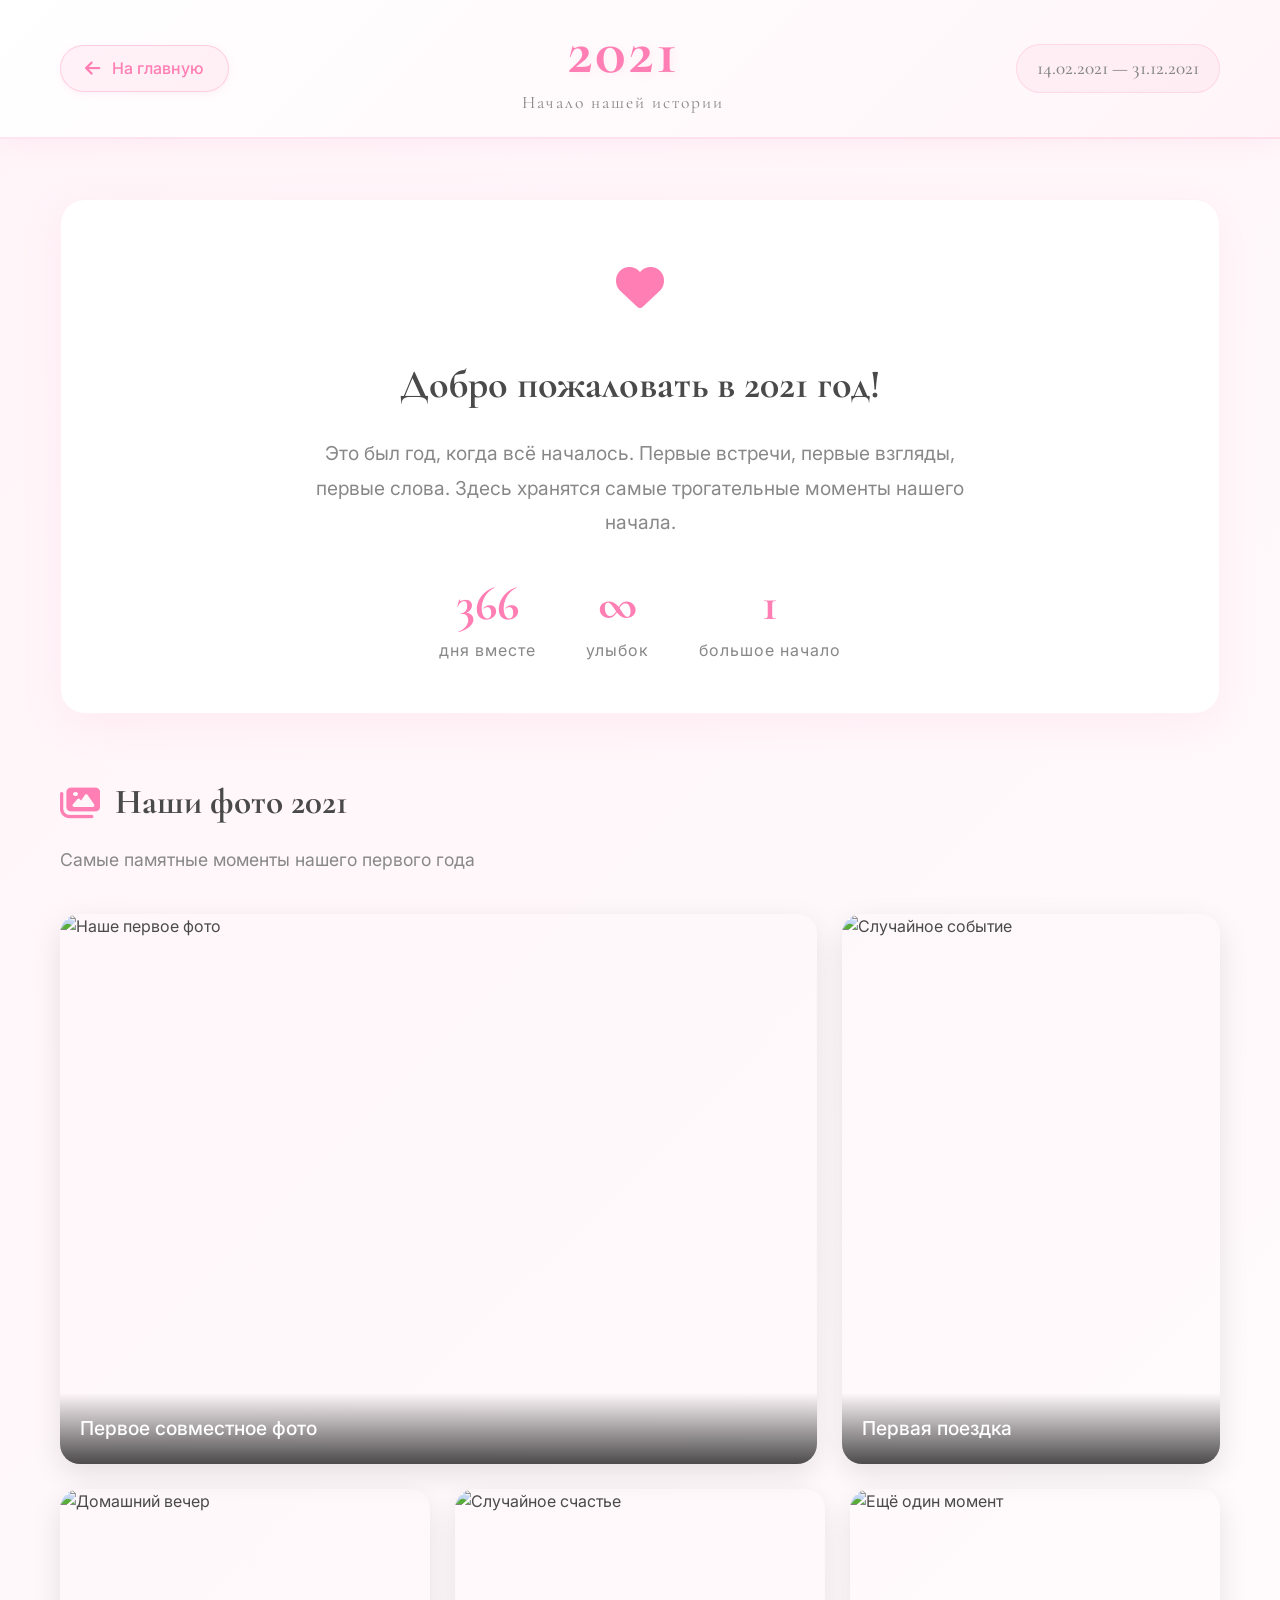
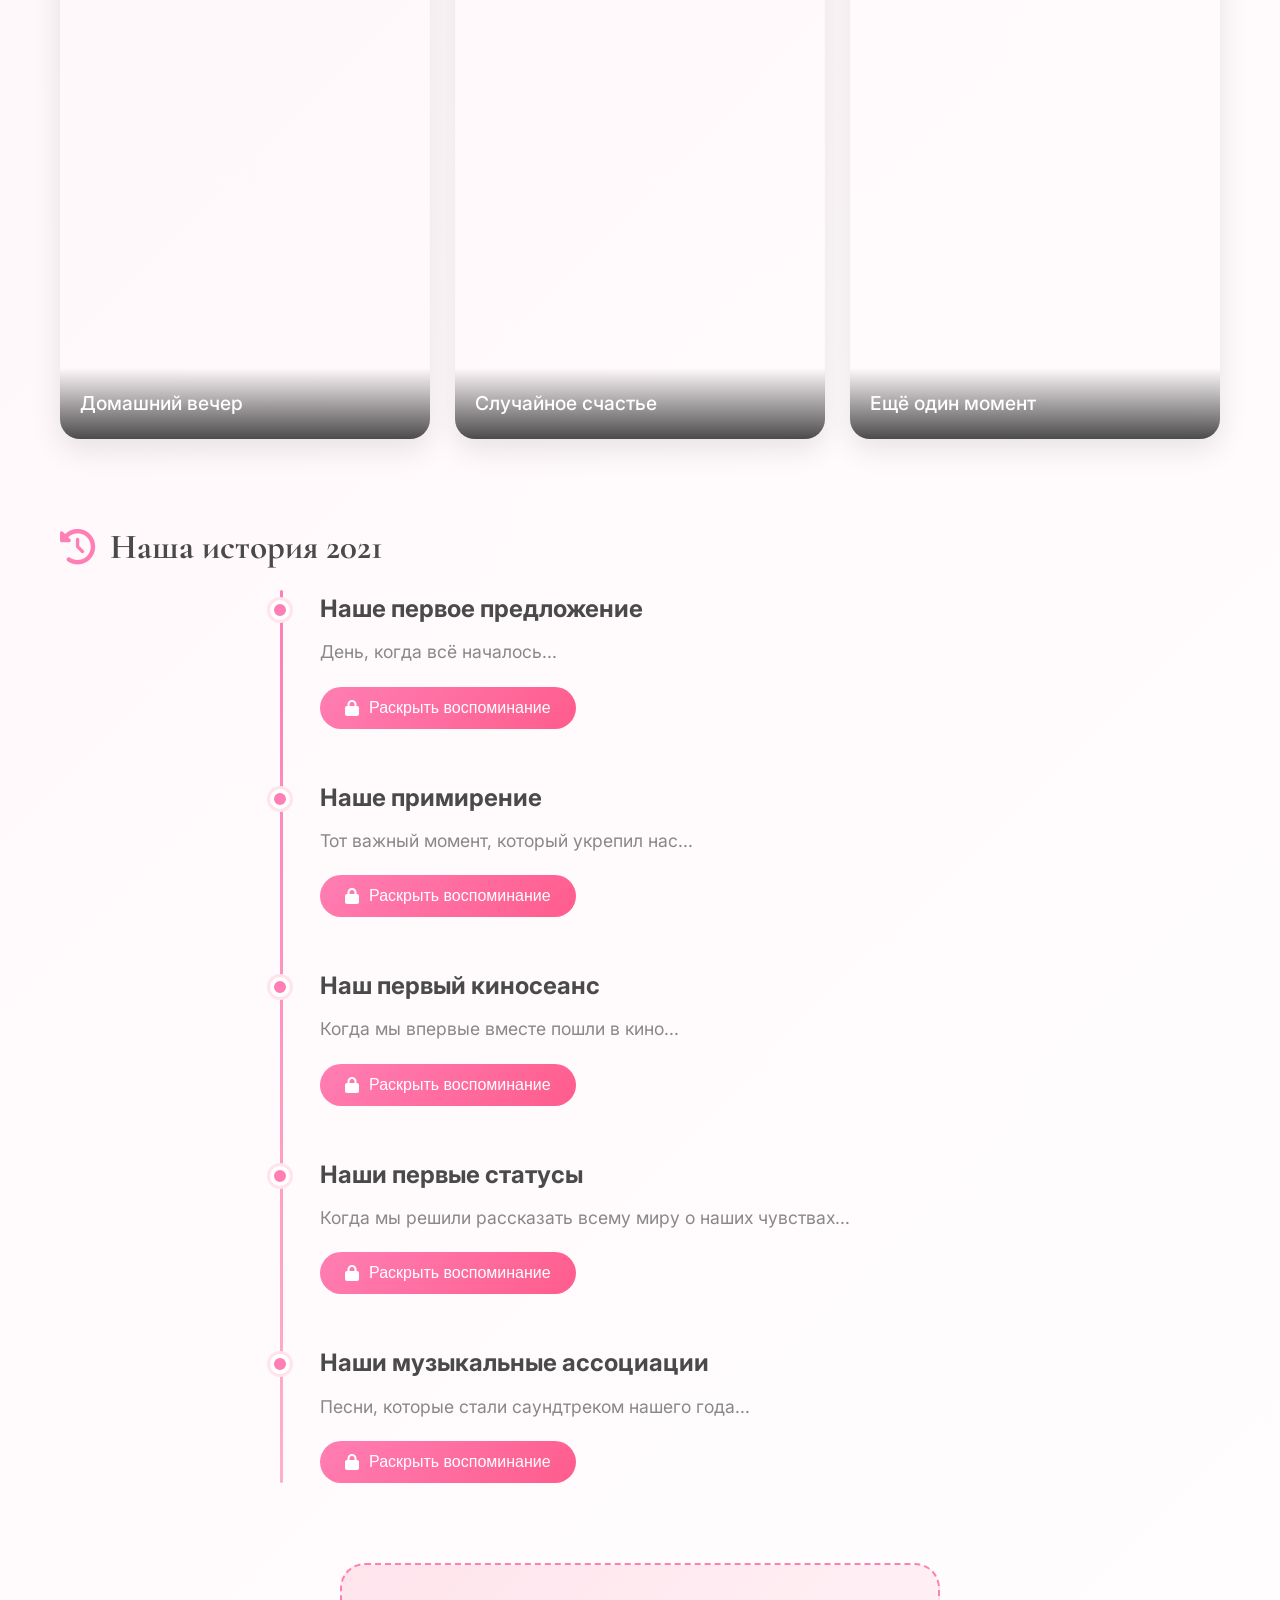
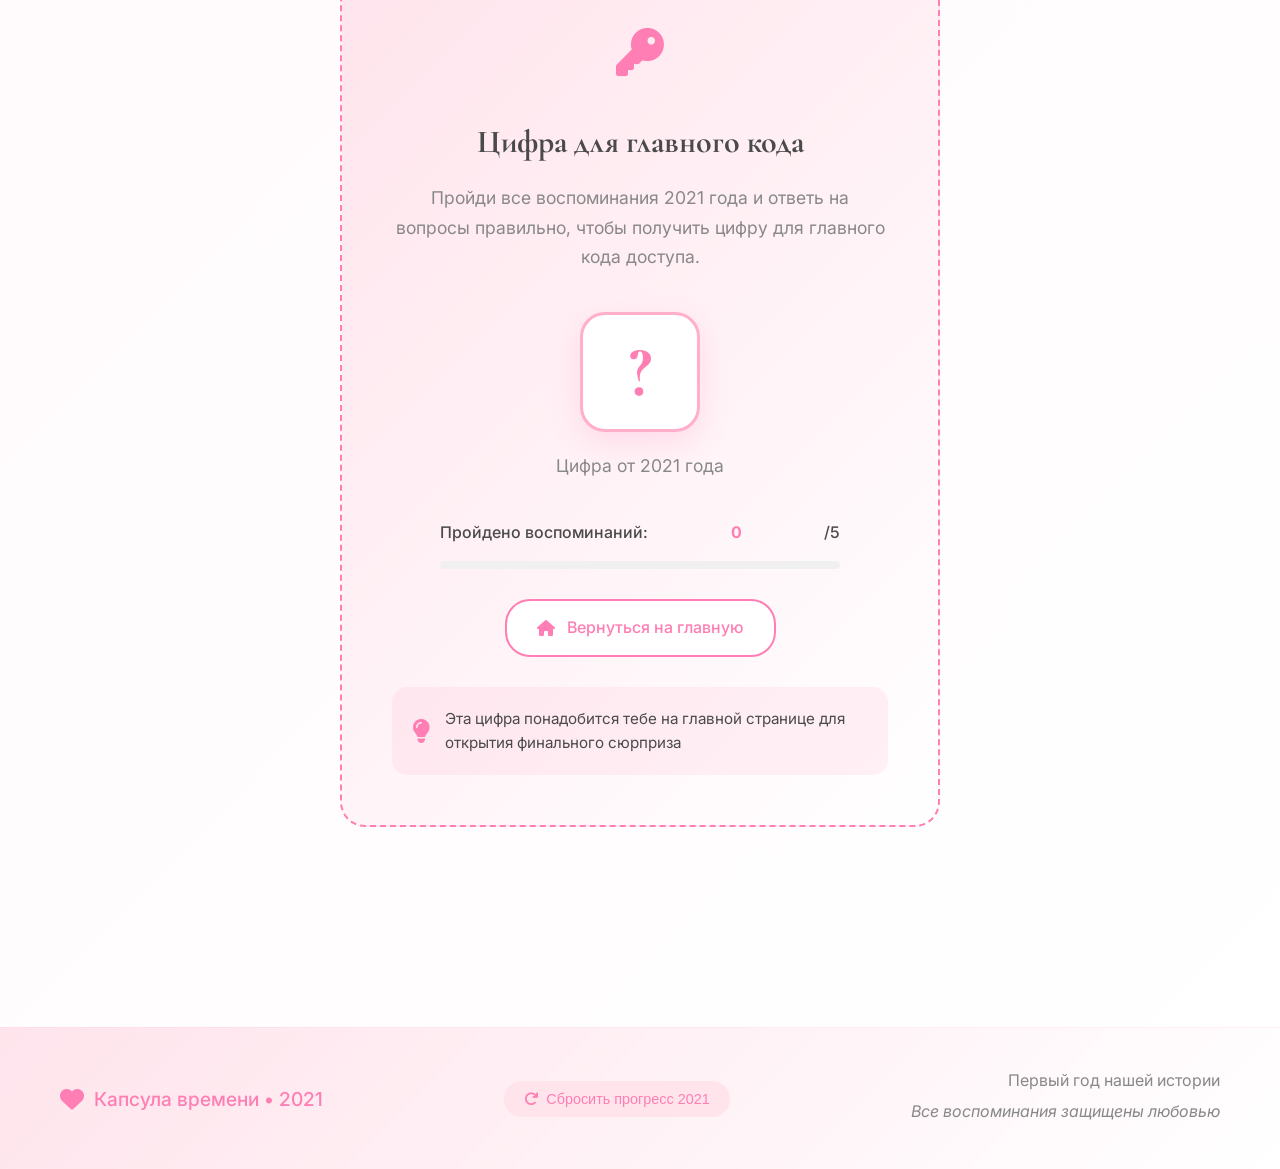
==== pages/2021/2021.html @ 61d5aefd "Add files via upload" ====
<!DOCTYPE html>
<html lang="ru">
<head>
    <meta charset="UTF-8">
    <meta name="viewport" content="width=device-width, initial-scale=1.0">
    <title>2021 • Начало • Капсула времени</title>
    <link rel="stylesheet" href="2021.css">
    <link rel="preconnect" href="https://fonts.googleapis.com">
    <link rel="preconnect" href="https://fonts.gstatic.com" crossorigin>
    <link href="https://fonts.googleapis.com/css2?family=Cormorant+Garamond:wght@400;500;600;700&family=Inter:wght@300;400;500&display=swap" rel="stylesheet">
    <link rel="stylesheet" href="https://cdnjs.cloudflare.com/ajax/libs/font-awesome/6.4.0/css/all.min.css">
    <link rel="icon" type="image/x-icon" href="assets/icons/heart.ico">
</head>
<body>
    <!-- Анимированные сердечки на фоне -->
    <div class="floating-hearts">
    <div class="heart">❤</div>
    <div class="heart">❤</div>
    <div class="heart">❤</div>
    <div class="heart">❤</div>
    <div class="heart">❤</div>
    <div class="heart">❤</div>
    <div class="heart">❤</div>
    <div class="heart">❤</div>
    <div class="heart">❤</div>
    <div class="heart">❤</div>
    <div class="heart">❤</div>
    <div class="heart">❤</div>
    <div class="heart">❤</div>
    <div class="heart">❤</div>
    <div class="heart">❤</div>
</div>

    <!-- Загрузочный экран -->
    <div class="year-loading" id="loadingScreen">
        <div class="loading-content">
            <div class="loading-heart">
                <i class="fas fa-heart"></i>
            </div>
            <h2>Загрузка 2021 года...</h2>
            <p>Подготовка воспоминаний о нашем начале</p>
            <div class="loading-progress">
                <div class="progress-fill"></div>
            </div>
        </div>
    </div>

    <!-- Шапка на всю ширину -->
    <header class="year-header">
        <div class="header-content">
            <a href="/main.html" class="back-button">
                <i class="fas fa-arrow-left"></i>
                <span>На главную</span>
            </a>
            <div class="year-title">
                <h1>2021</h1>
                <div class="year-subtitle">Начало нашей истории</div>
            </div>
            <div class="header-date">
                14.02.2021 — 31.12.2021
            </div>
        </div>
    </header>

    <!-- Основной контент -->
    <main class="year-main">
        <div class="container">
            <!-- Приветственный блок -->
            <section class="welcome-section">
                <div class="welcome-card">
                    <div class="welcome-icon">
                        <i class="fas fa-heart"></i>
                    </div>
                    <h2>Добро пожаловать в 2021 год!</h2>
                    <p class="welcome-text">
                        Это был год, когда всё началось. Первые встречи, первые взгляды, 
                        первые слова. Здесь хранятся самые трогательные моменты нашего начала.
                    </p>
                    <div class="welcome-stats">
                        <div class="stat">
                            <div class="stat-number">366</div>
                            <div class="stat-label">дня вместе</div>
                        </div>
                        <div class="stat">
                            <div class="stat-number">∞</div>
                            <div class="stat-label">улыбок</div>
                        </div>
                        <div class="stat">
                            <div class="stat-number">1</div>
                            <div class="stat-label">большое начало</div>
                        </div>
                    </div>
                </div>
            </section>

            <!-- Галерея фото -->
            <section class="gallery-section">
                <h2 class="section-title">
                    <i class="fas fa-images"></i>
                    Наши фото 2021
                </h2>
                <p class="section-description">
                    Самые памятные моменты нашего первого года
                </p>
                
                <div class="gallery-collage">
                    <div class="collage-row">
                        <div class="collage-item main-photo">
                            <div class="photo-frame">
                                <img src="assets/photo1.jpg" alt="Наше первое фото" class="collage-img">
                                <div class="photo-caption">Первое совместное фото</div>
                            </div>
                        </div>
                        <div class="collage-item">
                            <div class="photo-frame">
                                <img src="assets/photo2.jpg" alt="Случайное событие" class="collage-img">
                                <div class="photo-caption">Первая поездка</div>
                            </div>
                        </div>
                    </div>
                    <div class="collage-row">
                        <div class="collage-item">
                            <div class="photo-frame">
                                <img src="assets/photo3.jpg" alt="Домашний вечер" class="collage-img">
                                <div class="photo-caption">Домашний вечер</div>
                            </div>
                        </div>
                        <div class="collage-item">
                            <div class="photo-frame">
                                <img src="assets/photo4.jpg" alt="Случайное счастье" class="collage-img">
                                <div class="photo-caption">Случайное счастье</div>
                            </div>
                        </div>
                        <div class="collage-item">
                            <div class="photo-frame">
                                <img src="assets/photo5.jpg" alt="Ещё один момент" class="collage-img">
                                <div class="photo-caption">Ещё один момент</div>
                            </div>
                        </div>
                    </div>
                </div>
            </section>

            <!-- Временная шкала -->
            <section class="timeline-section">
                <h2 class="section-title">
                    <i class="fas fa-history"></i>
                    Наша история 2021
                </h2>
                
                <div class="timeline">
                    <!-- Линия шкалы -->
                    <div class="timeline-line"></div>
                    
                    <!-- Вопрос 1 -->
                    <div class="timeline-event">
                        <div class="timeline-dot"></div>
                        <div class="event-content">
                            <h3>Наше первое предложение</h3>
                            <p>День, когда всё началось...</p>
                            <button class="reveal-btn" data-memory="february">
                                <i class="fas fa-lock"></i>
                                Раскрыть воспоминание
                            </button>
                            <div class="memory-content hidden" id="memory-february">
                                <div class="memory-text">
                                    <p>Тот особенный вечер, когда я понял, что хочу быть только с тобой. Мы сидели и разговаривали о самом важном, и в этот момент я решил, что хочу, чтобы наша история началась именно с тобой.</p>
                                    <div class="memory-question">
                                        <p><strong>Вопрос:</strong> Какое было местоположение, где я предложил тебе начать встречать в 13 лет?</p>
                                        <div class="options">
                                            <label>
                                                <input type="radio" name="location" value="home">
                                                <img src="assets/locations/home.png" alt="Двор" class="option-image">
                                                Во дворе у дома Торайгырова 85
                                            </label>
                                            <label>
                                                <input type="radio" name="location" value="fountain">
                                                <img src="assets/locations/fountain.png" alt="Набережная" class="option-image">
                                                На набережной у фонтана
                                            </label>
                                            <label>
                                                <input type="radio" name="location" value="mosque">
                                                <img src="assets/locations/mosque.png" alt="Мечеть" class="option-image">
                                                На мечети
                                            </label>
                                        </div>
                                        <button class="answer-btn" data-correct="home">Ответить</button>
                                    </div>
                                </div>
                            </div>
                        </div>
                    </div>

                    <!-- Вопрос 2 -->
                    <div class="timeline-event">
                        <div class="timeline-dot"></div>
                        <div class="event-content">
                            <h3>Наше примирение</h3>
                            <p>Тот важный момент, который укрепил нас...</p>
                            <button class="reveal-btn" data-memory="march">
                                <i class="fas fa-lock"></i>
                                Раскрыть воспоминание
                            </button>
                            <div class="memory-content hidden" id="memory-march">
                                <div class="memory-text">
                                    <p>Иногда небольшие размолвки делают отношения только крепче. Этот момент показал нам, как важно говорить друг с другом и находить компромиссы.</p>
                                    <div class="memory-question">
                                        <p><strong>Вопрос:</strong> Точная дата и время, когда мы помирились в 21 году?</p>
                                        <div class="options">
                                            <label><input type="radio" name="date-time" value="1"> 14.02.2021, 2:14</label>
                                            <label><input type="radio" name="date-time" value="2"> 14.02.2021, 3:00</label>
                                            <label><input type="radio" name="date-time" value="3"> 14.02.2021, 2:00</label>
                                        </div>
                                        <button class="answer-btn" data-correct="3">Ответить</button>
                                    </div>
                                </div>
                            </div>
                        </div>
                    </div>

                    <!-- Вопрос 3 -->
                    <div class="timeline-event">
                        <div class="timeline-dot"></div>
                        <div class="event-content">
                            <h3>Наш первый киносеанс</h3>
                            <p>Когда мы впервые вместе пошли в кино...</p>
                            <button class="reveal-btn" data-memory="may">
                                <i class="fas fa-lock"></i>
                                Раскрыть воспоминание
                            </button>
                            <div class="memory-content hidden" id="memory-may">
                                <div class="memory-text">
                                    <p>Мы выбирали фильм почти час, в итоге остановились на том, что посоветовал кассир. Ты ела попкорн, а я украдкой смотрел на твою реакцию во время самых напряжённых сцен.</p>
                                    <div class="memory-question">
                                        <p><strong>Вопрос:</strong> Какой кинофильм был первым просмотренным в кино у нас с тобой в 13 лет?</p>
                                        <div class="text-input-group">
                                            <input type="text" class="text-answer" id="movie-answer" placeholder="Введите название фильма...">
                                        </div>
                                        <button class="help-btn" id="help-btn-may">
                                            <i class="fas fa-life-ring"></i> Спасалка
                                        </button>
                                        <div class="help-question hidden" id="help-question-may">
                                            <p><strong>Второй вопрос:</strong> Какой кинофильм был просмотрен первым в начале наших нынешних отношений в кино?</p>
                                            <input type="text" class="text-answer" id="movie-answer2" placeholder="Введите название фильма...">
                                        </div>
                                        <button class="answer-btn text-answer-btn" data-memory="may">Ответить</button>
                                    </div>
                                </div>
                            </div>
                        </div>
                    </div>

                    <!-- Вопрос 4 -->
                    <div class="timeline-event">
                        <div class="timeline-dot"></div>
                        <div class="event-content">
                            <h3>Наши первые статусы</h3>
                            <p>Когда мы решили рассказать всему миру о наших чувствах...</p>
                            <button class="reveal-btn" data-memory="july">
                                <i class="fas fa-lock"></i>
                                Раскрыть воспоминание
                            </button>
                            <div class="memory-content hidden" id="memory-july">
                                <div class="memory-text">
                                    <p>Ты потратила целый день, выбирая идеальные слова. А я просто написал то, что чувствовал. Когда мы одновременно обновили статусы, это было волшебно.</p>
                                    <div class="memory-question">
                                        <p><strong>Вопрос:</strong> Что у нас написано в описании наших страниц в ВК?</p>
                                        <div class="dual-input-group">
                                            <div class="input-with-label">
                                                <label>У тебя:</label>
                                                <input type="text" class="text-answer" id="vk-answer-her" placeholder="Введите текст статуса...">
                                            </div>
                                            <div class="input-with-label">
                                                <label>У меня:</label>
                                                <input type="text" class="text-answer" id="vk-answer-me" placeholder="Введите текст статуса...">
                                            </div>
                                        </div>
                                        <button class="answer-btn text-answer-btn" data-memory="july">Ответить</button>
                                    </div>
                                </div>
                            </div>
                        </div>
                    </div>

                    <!-- Вопрос 5 -->
                    <div class="timeline-event">
                        <div class="timeline-dot"></div>
                        <div class="event-content">
                            <h3>Наши музыкальные ассоциации</h3>
                            <p>Песни, которые стали саундтреком нашего года...</p>
                            <button class="reveal-btn" data-memory="november">
                                <i class="fas fa-lock"></i>
                                Раскрыть воспоминание
                            </button>
                            <div class="memory-content hidden" id="memory-november">
                                <div class="memory-text">
                                    <p>Ты включала эту песню, когда мы ехали куда-то вместе. Я сначала делал вид, что не слушаю, но потом сам начал подпевать. Теперь эти мелодии напоминают мне о тебе.</p>
                                    <div class="memory-question">
                                        <p><strong>Вопрос:</strong> Из какой песни были взяты эти строки из предыдущего вопроса?</p>
                                        <div class="options">
                                            <label><input type="radio" name="song" value="5sta"> 5sta Family - Вместе Мы</label>
                                            <label><input type="radio" name="song" value="miyagi"> Miyagi - I Got Love</label>
                                            <label><input type="radio" name="song" value="vorobiev"> Алексей Воробьев - На стене в твоем подъезде</label>
                                        </div>
                                        <button class="answer-btn" data-correct="5sta">Ответить</button>
                                    </div>
                                </div>
                            </div>
                        </div>
                    </div>
                </div>
            </section>

            <!-- Секция с кодом -->
            <section class="code-section">
                <div class="code-card">
                    <div class="code-icon">
                        <i class="fas fa-key"></i>
                    </div>
                    <h3>Цифра для главного кода</h3>
                    <p class="code-description">
                        Пройди все воспоминания 2021 года и ответь на вопросы правильно, 
                        чтобы получить цифру для главного кода доступа.
                    </p>
                    
                    <div class="code-display">
                        <div class="code-digit" id="yearCodeDigit">?</div>
                        <div class="digit-label">Цифра от 2021 года</div>
                    </div>
                    
                    <div class="additional-code hidden" id="additionalCode">
                        <div class="code-icon-small">
                            <i class="fas fa-forward"></i>
                        </div>
                        <h4>Код для 2022 года</h4>
                        <div class="full-code-display">
                            <div class="code-char">7</div>
                            <div class="code-char">4</div>
                            <div class="code-char">5</div>
                            <div class="code-char">9</div>
                        </div>
                        <p class="code-hint-small">Используй этот код на странице 2022 года</p>
                    </div>
                    
                    <div class="progress-info">
                        <div class="progress-text">
                            Пройдено воспоминаний: <span id="completedCount">0</span>/5
                        </div>
                        <div class="progress-bar">
                            <div class="progress-fill" id="memoryProgress"></div>
                        </div>
                    </div>
                    
                    <div class="code-action">
                        <a href="/main.html" class="code-home-btn">
                            <i class="fas fa-home"></i>
                            Вернуться на главную
                        </a>
                    </div>
                    
                    <div class="code-hint">
                        <i class="fas fa-lightbulb"></i>
                        <p>Эта цифра понадобится тебе на главной странице для открытия финального сюрприза</p>
                    </div>
                </div>
            </section>
        </div>
    </main>

    <!-- Футер на всю ширину -->
    <footer class="year-footer">
        <div class="footer-content">
            <div class="footer-logo">
                <i class="fas fa-heart"></i>
                <span>Капсула времени • 2021</span>
            </div>
            <div class="footer-actions">
                <button class="reset-btn" id="resetBtn2021">
                    <i class="fas fa-redo"></i>
                    Сбросить прогресс 2021
                </button>
            </div>
            <div class="footer-copy">
                <p>Первый год нашей истории</p>
                <p class="footer-note">Все воспоминания защищены любовью</p>
            </div>
        </div>
    </footer>

    <!-- Модальное окно подтверждения сброса -->
    <div class="modal-overlay" id="confirmModal">
        <div class="modal-content confirm-modal">
            <div class="modal-header">
                <h2><i class="fas fa-exclamation-triangle"></i> Подтверждение</h2>
                <button class="modal-close">&times;</button>
            </div>
            <div class="modal-body">
                <p>Точно сбросить прогресс 2021 года?</p>
                <p class="modal-warning">Все ответы и открытые воспоминания будут удалены. Это действие нельзя отменить.</p>
            </div>
            <div class="modal-actions">
                <button class="modal-btn danger" id="confirmResetBtn">
                    <i class="fas fa-trash"></i> Да, сбросить
                </button>
                <button class="modal-btn secondary" id="cancelResetBtn">
                    Отмена
                </button>
            </div>
        </div>
    </div>

    <!-- Модальное окно с цифрой -->
    <div class="modal-overlay" id="codeModal">
        <div class="modal-content">
            <div class="modal-header">
                <h2><i class="fas fa-star"></i> Поздравляем!</h2>
                <button class="modal-close">&times;</button>
            </div>
            <div class="modal-body">
                <p>Ты успешно прошла все воспоминания 2021 года!</p>
                <div class="modal-code">
                    <div class="modal-digit" id="modalCodeDigit">5</div>
                    <div class="modal-code-label">Цифра для главного кода</div>
                </div>
                <div class="modal-additional-code">
                    <div class="modal-full-code">
                        <div class="modal-code-char">7</div>
                        <div class="modal-code-char">4</div>
                        <div class="modal-code-char">5</div>
                        <div class="modal-code-char">9</div>
                    </div>
                    <div class="modal-code-label">Код для 2022 года</div>
                </div>
                <p class="modal-hint">
                    Запомни эти коды или запиши. Цифра понадобится на главной странице 
                    для составления полного кода доступа к сюрпризу. Код для 2022 года используй на следующей странице.
                </p>
            </div>
            <div class="modal-actions">
                <button class="modal-btn primary" id="copyCodeBtn">
                    <i class="fas fa-copy"></i> Скопировать оба кода
                </button>
                <button class="modal-btn secondary" id="closeModalBtn">
                    Понятно
                </button>
            </div>
        </div>
    </div>

    <script src="2021.js"></script>
    <!-- Фоновая музыка -->
<audio id="bgMusic" autoplay loop>
    <source src="2021.mp3" type="audio/mpeg">
</audio>

<script>
    // Автоматическое воспроизведение музыки
    document.addEventListener('DOMContentLoaded', function() {
        var audio = document.getElementById('bgMusic');
        audio.volume = 0.3; // Громкость 30%
        
        // Пытаемся запустить музыку
        var playPromise = audio.play();
        
        if (playPromise !== undefined) {
            playPromise.catch(function() {
                // Если автозапуск заблокирован браузером, запускаем после любого клика
                document.body.addEventListener('click', function() {
                    audio.play();
                }, { once: true });
            });
        }
    });
</script>
</body>
</html>
---- pages/2021/2021.css ----
/* ===== ОСНОВНЫЕ СТИЛИ СТРАНИЦЫ 2021 ===== */
:root {
    --year-color: #ff7eb3;
    --year-light: #ffafcc;
    --year-soft: #ffe4ec;
    --year-dark: #ff5c8d;
    --text-dark: #4a4a4a;
    --text-light: #888;
    --white: #ffffff;
    --transition: all 0.3s cubic-bezier(0.4, 0, 0.2, 1);
}

* {
    margin: 0;
    padding: 0;
    box-sizing: border-box;
}

body {
    font-family: 'Inter', sans-serif;
    color: var(--text-dark);
    background: linear-gradient(135deg, #fff5f9 0%, #fff 100%);
    min-height: 100vh;
    line-height: 1.6;
    overflow-x: hidden;
    position: relative;
}

/* Летающие сердечки - ПРОСТОЙ РАБОЧИЙ ВАРИАНТ */
.floating-hearts {
    position: fixed;
    top: 0;
    left: 0;
    width: 100%;
    height: 100%;
    pointer-events: none;
    z-index: 0;
    overflow: hidden;
}

.floating-hearts .heart {
    position: absolute;
    color: #ff7eb3;
    font-size: 20px;
    opacity: 0.3;
    animation: floatHeart 15s linear infinite;
}

.floating-hearts .heart:nth-child(1) { left: 10%; animation-duration: 18s; animation-delay: 0s; top: 100%; font-size: 18px; }
.floating-hearts .heart:nth-child(2) { left: 20%; animation-duration: 22s; animation-delay: 2s; top: 100%; font-size: 24px; }
.floating-hearts .heart:nth-child(3) { left: 30%; animation-duration: 20s; animation-delay: 4s; top: 100%; font-size: 16px; }
.floating-hearts .heart:nth-child(4) { left: 40%; animation-duration: 25s; animation-delay: 1s; top: 100%; font-size: 22px; }
.floating-hearts .heart:nth-child(5) { left: 50%; animation-duration: 19s; animation-delay: 3s; top: 100%; font-size: 20px; }
.floating-hearts .heart:nth-child(6) { left: 60%; animation-duration: 23s; animation-delay: 5s; top: 100%; font-size: 28px; }
.floating-hearts .heart:nth-child(7) { left: 70%; animation-duration: 21s; animation-delay: 2.5s; top: 100%; font-size: 15px; }
.floating-hearts .heart:nth-child(8) { left: 80%; animation-duration: 24s; animation-delay: 4.5s; top: 100%; font-size: 19px; }
.floating-hearts .heart:nth-child(9) { left: 15%; animation-duration: 26s; animation-delay: 1.5s; top: 100%; font-size: 17px; }
.floating-hearts .heart:nth-child(10) { left: 25%; animation-duration: 20s; animation-delay: 3.5s; top: 100%; font-size: 21px; }
.floating-hearts .heart:nth-child(11) { left: 35%; animation-duration: 22s; animation-delay: 0.5s; top: 100%; font-size: 14px; }
.floating-hearts .heart:nth-child(12) { left: 45%; animation-duration: 19s; animation-delay: 4s; top: 100%; font-size: 23px; }
.floating-hearts .heart:nth-child(13) { left: 55%; animation-duration: 27s; animation-delay: 2s; top: 100%; font-size: 18px; }
.floating-hearts .heart:nth-child(14) { left: 65%; animation-duration: 21s; animation-delay: 3s; top: 100%; font-size: 25px; }
.floating-hearts .heart:nth-child(15) { left: 75%; animation-duration: 24s; animation-delay: 1s; top: 100%; font-size: 16px; }
.floating-hearts .heart:nth-child(16) { left: 85%; animation-duration: 18s; animation-delay: 5s; top: 100%; font-size: 22px; }
.floating-hearts .heart:nth-child(17) { left: 12%; animation-duration: 23s; animation-delay: 2.8s; top: 100%; font-size: 20px; }
.floating-hearts .heart:nth-child(18) { left: 68%; animation-duration: 26s; animation-delay: 1.2s; top: 100%; font-size: 19px; }
.floating-hearts .heart:nth-child(19) { left: 42%; animation-duration: 20s; animation-delay: 4.2s; top: 100%; font-size: 24px; }
.floating-hearts .heart:nth-child(20) { left: 88%; animation-duration: 22s; animation-delay: 3.8s; top: 100%; font-size: 17px; }

@keyframes floatHeart {
    0% {
        transform: translateY(0) rotate(0deg);
        opacity: 0;
    }
    10% {
        opacity: 0.3;
    }
    90% {
        opacity: 0.3;
    }
    100% {
        transform: translateY(-120vh) rotate(360deg);
        opacity: 0;
    }
}

/* Загрузочный экран */
.year-loading {
    position: fixed;
    top: 0;
    left: 0;
    width: 100%;
    height: 100%;
    background: linear-gradient(135deg, var(--year-soft), var(--white));
    display: flex;
    align-items: center;
    justify-content: center;
    z-index: 1000;
    transition: opacity 0.5s ease;
}

.year-loading.fade-out {
    opacity: 0;
    pointer-events: none;
}

.loading-content {
    text-align: center;
    max-width: 400px;
    padding: 40px;
}

.loading-heart {
    font-size: 4rem;
    color: var(--year-color);
    margin-bottom: 30px;
    animation: heartbeat 1.5s infinite;
}

.year-loading h2 {
    font-family: 'Cormorant Garamond', serif;
    font-size: 2.5rem;
    margin-bottom: 15px;
    color: var(--text-dark);
}

.year-loading p {
    color: var(--text-light);
    margin-bottom: 30px;
}

.loading-progress {
    height: 6px;
    background: var(--year-soft);
    border-radius: 3px;
    overflow: hidden;
    margin-top: 30px;
}

.loading-progress .progress-fill {
    height: 100%;
    background: linear-gradient(90deg, var(--year-color), var(--year-dark));
    border-radius: 3px;
    width: 0%;
    animation: loadingProgress 2s ease-in-out infinite;
}

@keyframes heartbeat {
    0%, 100% { transform: scale(1); }
    50% { transform: scale(1.1); }
}

@keyframes loadingProgress {
    0% { width: 0%; margin-left: 0; }
    50% { width: 100%; margin-left: 0; }
    100% { width: 0%; margin-left: 100%; }
}

/* Шапка - СВЕТЛАЯ, БЕЛАЯ С РОЗОВЫМ */
.year-header {
    width: 100%;
    background: linear-gradient(135deg, rgba(255, 255, 255, 0.98), rgba(255, 245, 249, 0.98));
    backdrop-filter: blur(5px);
    border-bottom: 2px solid rgba(255, 126, 179, 0.2);
    box-shadow: 0 5px 25px rgba(255, 126, 179, 0.1);
    padding: 20px 0;
    margin-bottom: 40px;
    position: sticky;
    top: 0;
    z-index: 100;
}

.header-content {
    max-width: 1200px;
    margin: 0 auto;
    padding: 0 20px;
    display: flex;
    justify-content: space-between;
    align-items: center;
}

/* Кнопка "На главную" - СВЕТЛАЯ, КРАСИВАЯ */
.back-button {
    display: flex;
    align-items: center;
    gap: 12px;
    text-decoration: none;
    color: var(--year-color);
    font-weight: 500;
    font-size: 1rem;
    font-family: 'Inter', sans-serif;
    padding: 10px 24px;
    border-radius: 50px;
    background: rgba(255, 126, 179, 0.1);
    border: 1px solid rgba(255, 126, 179, 0.3);
    transition: all 0.3s ease;
    box-shadow: 0 2px 8px rgba(255, 126, 179, 0.1);
}

.back-button i {
    font-size: 1.1rem;
    transition: transform 0.3s ease;
}

.back-button:hover {
    background: rgba(255, 126, 179, 0.2);
    transform: translateX(-5px);
    border-color: var(--year-color);
    box-shadow: 0 5px 15px rgba(255, 126, 179, 0.2);
}

.back-button:hover i {
    transform: translateX(-3px);
}

/* Заголовок шапки - число 2021 РОЗОВЫМ */
.year-title {
    text-align: center;
}

.year-title h1 {
    font-family: 'Cormorant Garamond', serif;
    font-size: 4rem;
    font-weight: 700;
    color: var(--year-color);
    line-height: 1;
    margin-bottom: 5px;
    text-shadow: 2px 2px 8px rgba(255, 126, 179, 0.1);
    letter-spacing: 2px;
}

.year-subtitle {
    font-family: 'Cormorant Garamond', serif;
    color: var(--text-light);
    font-size: 1.1rem;
    letter-spacing: 2px;
    font-weight: 400;
}

/* Дата в шапке */
.header-date {
    font-family: 'Cormorant Garamond', serif;
    font-size: 1.2rem;
    color: var(--text-light);
    font-weight: 500;
    background: rgba(255, 126, 179, 0.08);
    padding: 8px 20px;
    border-radius: 40px;
    border: 1px solid rgba(255, 126, 179, 0.2);
}

/* Основной контент */
.year-main {
    padding: 20px 0 60px;
    position: relative;
    z-index: 1;
}

.container {
    max-width: 1200px;
    margin: 0 auto;
    padding: 0 20px;
}

/* Приветственный блок */
.welcome-card {
    background: var(--white);
    border-radius: 25px;
    padding: 50px;
    text-align: center;
    box-shadow: 0 10px 40px rgba(255, 126, 179, 0.1);
    margin-bottom: 60px;
    border: 1px solid rgba(255, 126, 179, 0.1);
}

.welcome-icon {
    font-size: 3rem;
    color: var(--year-color);
    margin-bottom: 25px;
}

.welcome-card h2 {
    font-family: 'Cormorant Garamond', serif;
    font-size: 2.5rem;
    margin-bottom: 20px;
    color: var(--text-dark);
}

.welcome-text {
    color: var(--text-light);
    font-size: 1.2rem;
    max-width: 700px;
    margin: 0 auto 40px;
    line-height: 1.8;
}

.welcome-stats {
    display: flex;
    justify-content: center;
    gap: 50px;
    margin-top: 40px;
}

.stat {
    text-align: center;
}

.stat-number {
    font-family: 'Cormorant Garamond', serif;
    font-size: 3rem;
    font-weight: 700;
    color: var(--year-color);
    line-height: 1;
    margin-bottom: 10px;
}

.stat-label {
    color: var(--text-light);
    font-size: 1rem;
    letter-spacing: 1px;
}

/* Галерея */
.gallery-section {
    margin-bottom: 80px;
}

.section-title {
    font-family: 'Cormorant Garamond', serif;
    font-size: 2.2rem;
    margin-bottom: 15px;
    color: var(--text-dark);
    display: flex;
    align-items: center;
    gap: 15px;
}

.section-title i {
    color: var(--year-color);
}

.section-description {
    color: var(--text-light);
    margin-bottom: 40px;
    font-size: 1.1rem;
}

.gallery-collage {
    margin-top: 30px;
}

.collage-row {
    display: flex;
    gap: 25px;
    margin-bottom: 25px;
}

.collage-item {
    flex: 1;
    border-radius: 20px;
    overflow: hidden;
    transition: var(--transition);
    box-shadow: 0 10px 30px rgba(0, 0, 0, 0.1);
}

.collage-item:hover {
    transform: translateY(-10px);
    box-shadow: 0 20px 40px rgba(255, 126, 179, 0.2);
}

.collage-item.main-photo {
    flex: 2;
}

.photo-frame {
    position: relative;
    height: 100%;
}

.collage-img {
    width: 100%;
    height: 550px;
    object-fit: cover;
    display: block;
}

.collage-item.main-photo .collage-img {
    height: 550px;
}

.photo-caption {
    position: absolute;
    bottom: 0;
    left: 0;
    right: 0;
    background: linear-gradient(to top, rgba(0,0,0,0.7), transparent);
    color: white;
    padding: 20px;
    font-size: 1.2rem;
    font-weight: 500;
}

/* Временная шкала */
.timeline-section {
    margin-bottom: 80px;
}

.timeline {
    position: relative;
    max-width: 800px;
    margin: 0 auto;
}

.timeline-line {
    position: absolute;
    left: 40px;
    top: 0;
    bottom: 0;
    width: 3px;
    background: linear-gradient(to bottom, var(--year-color), var(--year-light));
    border-radius: 3px;
    z-index: 1;
}

.timeline-event {
    display: flex;
    margin-bottom: 50px;
    position: relative;
    padding-left: 80px;
    min-height: 120px;
}

.timeline-dot {
    position: absolute;
    left: 30px;
    top: 10px;
    width: 20px;
    height: 20px;
    background: var(--year-color);
    border-radius: 50%;
    border: 4px solid var(--white);
    box-shadow: 0 0 0 3px var(--year-soft);
    z-index: 2;
}

.event-content {
    flex: 1;
    position: relative;
}

.event-content h3 {
    font-size: 1.5rem;
    margin-bottom: 10px;
    color: var(--text-dark);
}

.event-content > p {
    color: var(--text-light);
    margin-bottom: 20px;
    font-size: 1.1rem;
}

.reveal-btn {
    background: linear-gradient(135deg, var(--year-color), var(--year-dark));
    color: var(--white);
    border: none;
    border-radius: 25px;
    padding: 12px 25px;
    font-size: 1rem;
    font-weight: 500;
    cursor: pointer;
    display: inline-flex;
    align-items: center;
    gap: 10px;
    transition: var(--transition);
}

.reveal-btn:hover {
    transform: translateY(-3px);
    box-shadow: 0 10px 25px rgba(255, 126, 179, 0.3);
}

.reveal-btn.opened {
    background: linear-gradient(135deg, #4CAF50, #45a049);
}

/* Воспоминания */
.memory-content {
    margin-top: 25px;
    padding: 25px;
    background: var(--year-soft);
    border-radius: 15px;
    border-left: 4px solid var(--year-color);
}

.memory-text p {
    color: var(--text-dark);
    line-height: 1.7;
    margin-bottom: 25px;
    font-size: 1.1rem;
}

.memory-question {
    background: var(--white);
    padding: 20px;
    border-radius: 10px;
    margin-top: 20px;
}

.memory-question p {
    font-weight: 600;
    margin-bottom: 15px;
    color: var(--text-dark);
}

.options {
    display: flex;
    flex-direction: column;
    gap: 12px;
    margin-bottom: 20px;
}

.options label {
    display: flex;
    flex-direction: column;
    cursor: pointer;
    padding: 12px 15px;
    background: #f8f9fa;
    border-radius: 8px;
    transition: var(--transition);
}

.options label:hover {
    background: #e9ecef;
}

.options input[type="radio"] {
    accent-color: var(--year-color);
}

.option-image {
    width: 100%;
    height: 150px;
    object-fit: cover;
    border-radius: 10px;
    margin-bottom: 10px;
    border: 2px solid var(--year-soft);
    transition: var(--transition);
}

/* Текстовые поля */
.text-input-group, .dual-input-group {
    margin: 20px 0;
}

.text-answer {
    width: 100%;
    padding: 14px 18px;
    border: 2px solid var(--year-soft);
    border-radius: 12px;
    font-size: 1rem;
    color: var(--text-dark);
    background: var(--white);
    transition: var(--transition);
}

.text-answer:focus {
    outline: none;
    border-color: var(--year-color);
    box-shadow: 0 0 0 3px rgba(255, 126, 179, 0.2);
}

.dual-input-group {
    display: flex;
    gap: 20px;
}

.input-with-label {
    flex: 1;
}

.input-with-label label {
    display: block;
    margin-bottom: 8px;
    color: var(--text-dark);
    font-weight: 500;
}

/* Спасалка */
.help-btn {
    background: linear-gradient(135deg, #6c757d, #495057);
    color: white;
    border: none;
    border-radius: 25px;
    padding: 12px 25px;
    font-size: 1rem;
    font-weight: 500;
    cursor: pointer;
    display: inline-flex;
    align-items: center;
    gap: 10px;
    transition: var(--transition);
    margin: 15px 0;
}

.help-btn:hover {
    background: linear-gradient(135deg, #5a6268, #343a40);
    transform: translateY(-3px);
}

.help-question {
    background: rgba(108, 117, 125, 0.1);
    padding: 20px;
    border-radius: 12px;
    margin: 15px 0;
    border-left: 4px solid #6c757d;
}

.help-question p {
    font-weight: 600;
    margin-bottom: 15px;
    color: var(--text-dark);
}

/* Кнопки ответов */
.answer-btn {
    background: linear-gradient(135deg, var(--year-color), var(--year-dark));
    color: var(--white);
    border: none;
    border-radius: 25px;
    padding: 14px 35px;
    font-size: 1.1rem;
    font-weight: 600;
    cursor: pointer;
    transition: var(--transition);
    display: inline-flex;
    align-items: center;
    justify-content: center;
    gap: 10px;
    margin-top: 20px;
}

.answer-btn:hover {
    background: linear-gradient(135deg, var(--year-dark), #ff3d7a);
    transform: translateY(-3px);
}

.answer-btn.correct {
    background: linear-gradient(135deg, #4CAF50, #45a049);
}

.answer-btn.incorrect {
    background: linear-gradient(135deg, #ff6b6b, #ff4757);
}

.text-answer-btn {
    width: 100%;
}

/* Секция с кодом */
.code-section {
    margin-bottom: 80px;
}

.code-card {
    background: linear-gradient(135deg, var(--year-soft), #fff);
    border-radius: 25px;
    padding: 50px;
    text-align: center;
    border: 2px dashed var(--year-color);
    max-width: 600px;
    margin: 0 auto;
}

.code-icon {
    font-size: 3rem;
    color: var(--year-color);
    margin-bottom: 25px;
}

.code-card h3 {
    font-family: 'Cormorant Garamond', serif;
    font-size: 2rem;
    margin-bottom: 15px;
    color: var(--text-dark);
}

.code-description {
    color: var(--text-light);
    margin-bottom: 40px;
    font-size: 1.1rem;
    line-height: 1.7;
}

.code-display {
    margin: 40px 0;
}

.code-digit {
    width: 120px;
    height: 120px;
    background: var(--white);
    border-radius: 25px;
    display: flex;
    align-items: center;
    justify-content: center;
    font-family: 'Cormorant Garamond', serif;
    font-size: 4.5rem;
    font-weight: 700;
    color: var(--year-color);
    margin: 0 auto 20px;
    box-shadow: 0 10px 30px rgba(255, 126, 179, 0.2);
    border: 3px solid var(--year-light);
}

.code-digit.revealed {
    background: linear-gradient(135deg, var(--year-color), var(--year-dark));
    color: var(--white);
    transform: scale(1.1);
    animation: pulse 1s ease;
}

.digit-label {
    color: var(--text-light);
    font-size: 1.1rem;
}

/* Дополнительный код */
.additional-code {
    background: rgba(255, 255, 255, 0.9);
    border-radius: 20px;
    padding: 25px;
    margin: 30px 0;
    border: 2px solid var(--year-light);
}

.code-icon-small {
    font-size: 2rem;
    color: var(--year-color);
    margin-bottom: 15px;
}

.additional-code h4 {
    font-family: 'Cormorant Garamond', serif;
    font-size: 1.5rem;
    margin-bottom: 20px;
    color: var(--text-dark);
}

.full-code-display {
    display: flex;
    justify-content: center;
    gap: 15px;
    margin: 25px 0;
}

.code-char {
    width: 60px;
    height: 80px;
    background: linear-gradient(135deg, var(--year-color), var(--year-dark));
    border-radius: 15px;
    display: flex;
    align-items: center;
    justify-content: center;
    font-family: 'Cormorant Garamond', serif;
    font-size: 2.5rem;
    font-weight: 700;
    color: var(--white);
    box-shadow: 0 8px 20px rgba(255, 126, 179, 0.3);
}

.code-hint-small {
    color: var(--text-light);
    font-size: 0.95rem;
    margin-top: 10px;
}

/* Прогресс */
.progress-info {
    max-width: 400px;
    margin: 30px auto;
}

.progress-text {
    display: flex;
    justify-content: space-between;
    align-items: center;
    margin-bottom: 15px;
    color: var(--text-dark);
    font-weight: 500;
}

.progress-text span {
    color: var(--year-color);
    font-weight: 700;
}

.progress-bar {
    height: 8px;
    background: #f0f0f0;
    border-radius: 4px;
    overflow: hidden;
}

.progress-fill {
    height: 100%;
    background: linear-gradient(90deg, var(--year-color), var(--year-dark));
    border-radius: 4px;
    width: 0%;
    transition: width 0.5s ease;
}

.code-action {
    margin: 30px 0 20px;
}

.code-home-btn {
    display: inline-flex;
    align-items: center;
    gap: 12px;
    text-decoration: none;
    color: var(--year-color);
    font-weight: 500;
    padding: 14px 30px;
    background: var(--white);
    border-radius: 25px;
    border: 2px solid var(--year-color);
    transition: var(--transition);
    font-size: 1rem;
}

.code-home-btn:hover {
    background: var(--year-color);
    color: var(--white);
    transform: translateY(-3px);
}

.code-hint {
    display: flex;
    align-items: center;
    gap: 15px;
    background: rgba(255, 126, 179, 0.1);
    padding: 20px;
    border-radius: 15px;
    margin-top: 30px;
    text-align: left;
}

.code-hint i {
    font-size: 1.5rem;
    color: var(--year-color);
    flex-shrink: 0;
}

.code-hint p {
    color: var(--text-dark);
    font-size: 0.95rem;
    line-height: 1.6;
}

@keyframes pulse {
    0%, 100% { transform: scale(1); }
    50% { transform: scale(1.15); }
}

/* Футер */
.year-footer {
    width: 100%;
    background: linear-gradient(135deg, var(--year-soft), rgba(255, 255, 255, 0.9));
    padding: 40px 0;
    border-top: 1px solid rgba(255, 126, 179, 0.1);
    margin-top: 60px;
    position: relative;
    z-index: 1;
}

.footer-content {
    max-width: 1200px;
    margin: 0 auto;
    padding: 0 20px;
    display: flex;
    justify-content: space-between;
    align-items: center;
}

.footer-logo {
    display: flex;
    align-items: center;
    gap: 10px;
    color: var(--year-color);
    font-size: 1.2rem;
    font-weight: 500;
}

.footer-logo i {
    font-size: 1.5rem;
}

.reset-btn {
    background: var(--year-soft);
    color: var(--year-color);
    border: none;
    border-radius: 20px;
    padding: 10px 20px;
    font-size: 0.9rem;
    font-weight: 500;
    cursor: pointer;
    display: flex;
    align-items: center;
    gap: 8px;
    transition: var(--transition);
}

.reset-btn:hover {
    background: var(--year-light);
    transform: translateY(-2px);
}

.footer-copy {
    text-align: right;
}

.footer-copy p {
    color: var(--text-light);
    margin-bottom: 5px;
    font-size: 1rem;
}

.footer-note {
    color: var(--text-light);
    font-size: 0.8rem;
    font-style: italic;
}

/* Уведомления */
.year-notification {
    position: fixed;
    bottom: 20px;
    right: 20px;
    padding: 15px 25px;
    border-radius: 15px;
    display: flex;
    align-items: center;
    gap: 15px;
    box-shadow: 0 15px 35px rgba(0, 0, 0, 0.2);
    z-index: 1001;
    transform: translateX(150%);
    transition: transform 0.5s cubic-bezier(0.34, 1.56, 0.64, 1);
    max-width: 400px;
    min-width: 280px;
    backdrop-filter: blur(10px);
    background: rgba(255, 255, 255, 0.95);
    border: 2px solid rgba(255, 126, 179, 0.2);
}

.year-notification.show {
    transform: translateX(0);
}

.year-notification.success {
    border-left: 5px solid #4CAF50;
}

.year-notification.success i {
    color: #4CAF50;
}

.year-notification.error {
    border-left: 5px solid #ff6b6b;
}

.year-notification.error i {
    color: #ff6b6b;
}

.year-notification i {
    font-size: 1.8rem;
    flex-shrink: 0;
}

.year-notification span {
    font-size: 1rem;
    line-height: 1.5;
    color: var(--text-dark);
    font-weight: 500;
}

/* Модальные окна */
.modal-overlay {
    display: none;
    position: fixed;
    top: 0;
    left: 0;
    width: 100%;
    height: 100%;
    background: rgba(0, 0, 0, 0.5);
    z-index: 2000;
    align-items: center;
    justify-content: center;
    animation: fadeIn 0.3s ease;
}

.modal-content {
    background: var(--white);
    border-radius: 25px;
    padding: 40px;
    max-width: 550px;
    width: 90%;
    animation: slideUp 0.4s ease;
    box-shadow: 0 20px 50px rgba(0, 0, 0, 0.2);
}

.confirm-modal {
    max-width: 450px;
}

.modal-header {
    display: flex;
    justify-content: space-between;
    align-items: center;
    margin-bottom: 25px;
}

.modal-header h2 {
    font-family: 'Cormorant Garamond', serif;
    font-size: 2.2rem;
    color: var(--text-dark);
    display: flex;
    align-items: center;
    gap: 15px;
}

.modal-close {
    background: none;
    border: none;
    font-size: 2rem;
    color: var(--text-light);
    cursor: pointer;
    width: 40px;
    height: 40px;
    display: flex;
    align-items: center;
    justify-content: center;
    border-radius: 50%;
    transition: var(--transition);
}

.modal-close:hover {
    background: #f8f9fa;
    color: var(--text-dark);
}

.modal-body {
    text-align: center;
}

.modal-body p {
    color: var(--text-light);
    margin-bottom: 30px;
    font-size: 1.1rem;
    line-height: 1.7;
}

.modal-warning {
    color: #ff6b6b;
    font-weight: 500;
    margin-top: 10px;
    font-size: 0.95rem;
}

.modal-code {
    margin: 30px 0;
}

.modal-digit {
    width: 100px;
    height: 100px;
    background: linear-gradient(135deg, var(--year-color), var(--year-dark));
    border-radius: 20px;
    display: flex;
    align-items: center;
    justify-content: center;
    font-family: 'Cormorant Garamond', serif;
    font-size: 4rem;
    font-weight: 700;
    color: var(--white);
    margin: 0 auto 15px;
    box-shadow: 0 10px 30px rgba(255, 126, 179, 0.3);
}

.modal-code-label {
    color: var(--text-light);
    font-size: 1rem;
}

.modal-additional-code {
    margin: 30px 0;
}

.modal-full-code {
    display: flex;
    justify-content: center;
    gap: 12px;
    margin: 20px 0;
}

.modal-code-char {
    width: 50px;
    height: 70px;
    background: linear-gradient(135deg, var(--year-color), var(--year-dark));
    border-radius: 12px;
    display: flex;
    align-items: center;
    justify-content: center;
    font-family: 'Cormorant Garamond', serif;
    font-size: 2rem;
    font-weight: 700;
    color: var(--white);
    box-shadow: 0 6px 15px rgba(255, 126, 179, 0.3);
}

.modal-hint {
    font-size: 0.95rem !important;
    color: var(--text-light);
    background: #f8f9fa;
    padding: 15px;
    border-radius: 10px;
    margin-top: 25px;
}

.modal-actions {
    display: flex;
    gap: 15px;
    justify-content: center;
    margin-top: 30px;
}

.modal-btn {
    padding: 12px 30px;
    border-radius: 25px;
    font-weight: 500;
    border: none;
    cursor: pointer;
    transition: var(--transition);
    display: flex;
    align-items: center;
    justify-content: center;
    gap: 10px;
    min-width: 160px;
}

.modal-btn.primary {
    background: linear-gradient(135deg, var(--year-color), var(--year-dark));
    color: var(--white);
}

.modal-btn.danger {
    background: linear-gradient(135deg, #ff6b6b, #ff4757);
    color: var(--white);
}

.modal-btn.secondary {
    background: #f8f9fa;
    color: var(--text-dark);
    border: 1px solid #dee2e6;
}

.modal-btn:hover {
    transform: translateY(-3px);
    box-shadow: 0 10px 25px rgba(0, 0, 0, 0.1);
}

@keyframes fadeIn {
    from { opacity: 0; }
    to { opacity: 1; }
}

@keyframes slideUp {
    from {
        opacity: 0;
        transform: translateY(30px);
    }
    to {
        opacity: 1;
        transform: translateY(0);
    }
}

.hidden {
    display: none !important;
}

/* Адаптивность */
@media (max-width: 992px) {
    .header-content {
        flex-direction: column;
        gap: 20px;
        text-align: center;
    }
    
    .back-button {
        align-self: center;
    }
    
    .welcome-stats {
        flex-direction: column;
        gap: 30px;
        align-items: center;
    }
    
    .collage-row {
        flex-direction: column;
    }
    
    .collage-item.main-photo {
        flex: 1;
    }
    
    .timeline-line {
        left: 30px;
    }
    
    .timeline-event {
        padding-left: 60px;
    }
    
    .timeline-dot {
        left: 20px;
    }
    
    .dual-input-group {
        flex-direction: column;
        gap: 15px;
    }
    
    .footer-content {
        flex-direction: column;
        gap: 30px;
        text-align: center;
    }
    
    .footer-copy {
        text-align: center;
    }
    
    .modal-actions {
        flex-direction: column;
    }
    
    .modal-btn {
        width: 100%;
    }
}

@media (max-width: 768px) {
    .year-title h1 {
        font-size: 2.8rem;
    }
    
    .year-subtitle {
        font-size: 0.9rem;
    }
    
    .header-date {
        font-size: 0.9rem;
        padding: 6px 15px;
    }
    
    .back-button {
        padding: 8px 20px;
        font-size: 0.9rem;
    }
    
    .welcome-card {
        padding: 30px;
    }
    
    .welcome-card h2 {
        font-size: 2rem;
    }
    
    .section-title {
        font-size: 1.8rem;
    }
    
    .code-card {
        padding: 30px;
    }
    
    .options label {
        flex-direction: column;
        align-items: flex-start;
    }
    
    .option-image {
        height: 120px;
    }
    
    .full-code-display,
    .modal-full-code {
        gap: 10px;
    }
    
    .code-char,
    .modal-code-char {
        width: 50px;
        height: 70px;
        font-size: 2rem;
    }
    
    .timeline-line {
        display: none;
    }
    
    .timeline-event {
        padding-left: 0;
    }
    
    .timeline-dot {
        display: none;
    }
}

@media (max-width: 480px) {
    .container {
        padding: 0 15px;
    }
    
    .header-content {
        padding: 0 15px;
    }
    
    .footer-content {
        padding: 0 15px;
    }
    
    .welcome-card {
        padding: 25px;
    }
    
    .code-digit {
        width: 100px;
        height: 100px;
        font-size: 3.5rem;
    }
    
    .collage-row {
        flex-direction: column;
    }
    
    .collage-item.main-photo {
        flex: 1;
    }
    
    .year-title h1 {
        font-size: 2.2rem;
    }
    
    .back-button {
        padding: 6px 16px;
        font-size: 0.8rem;
    }
}
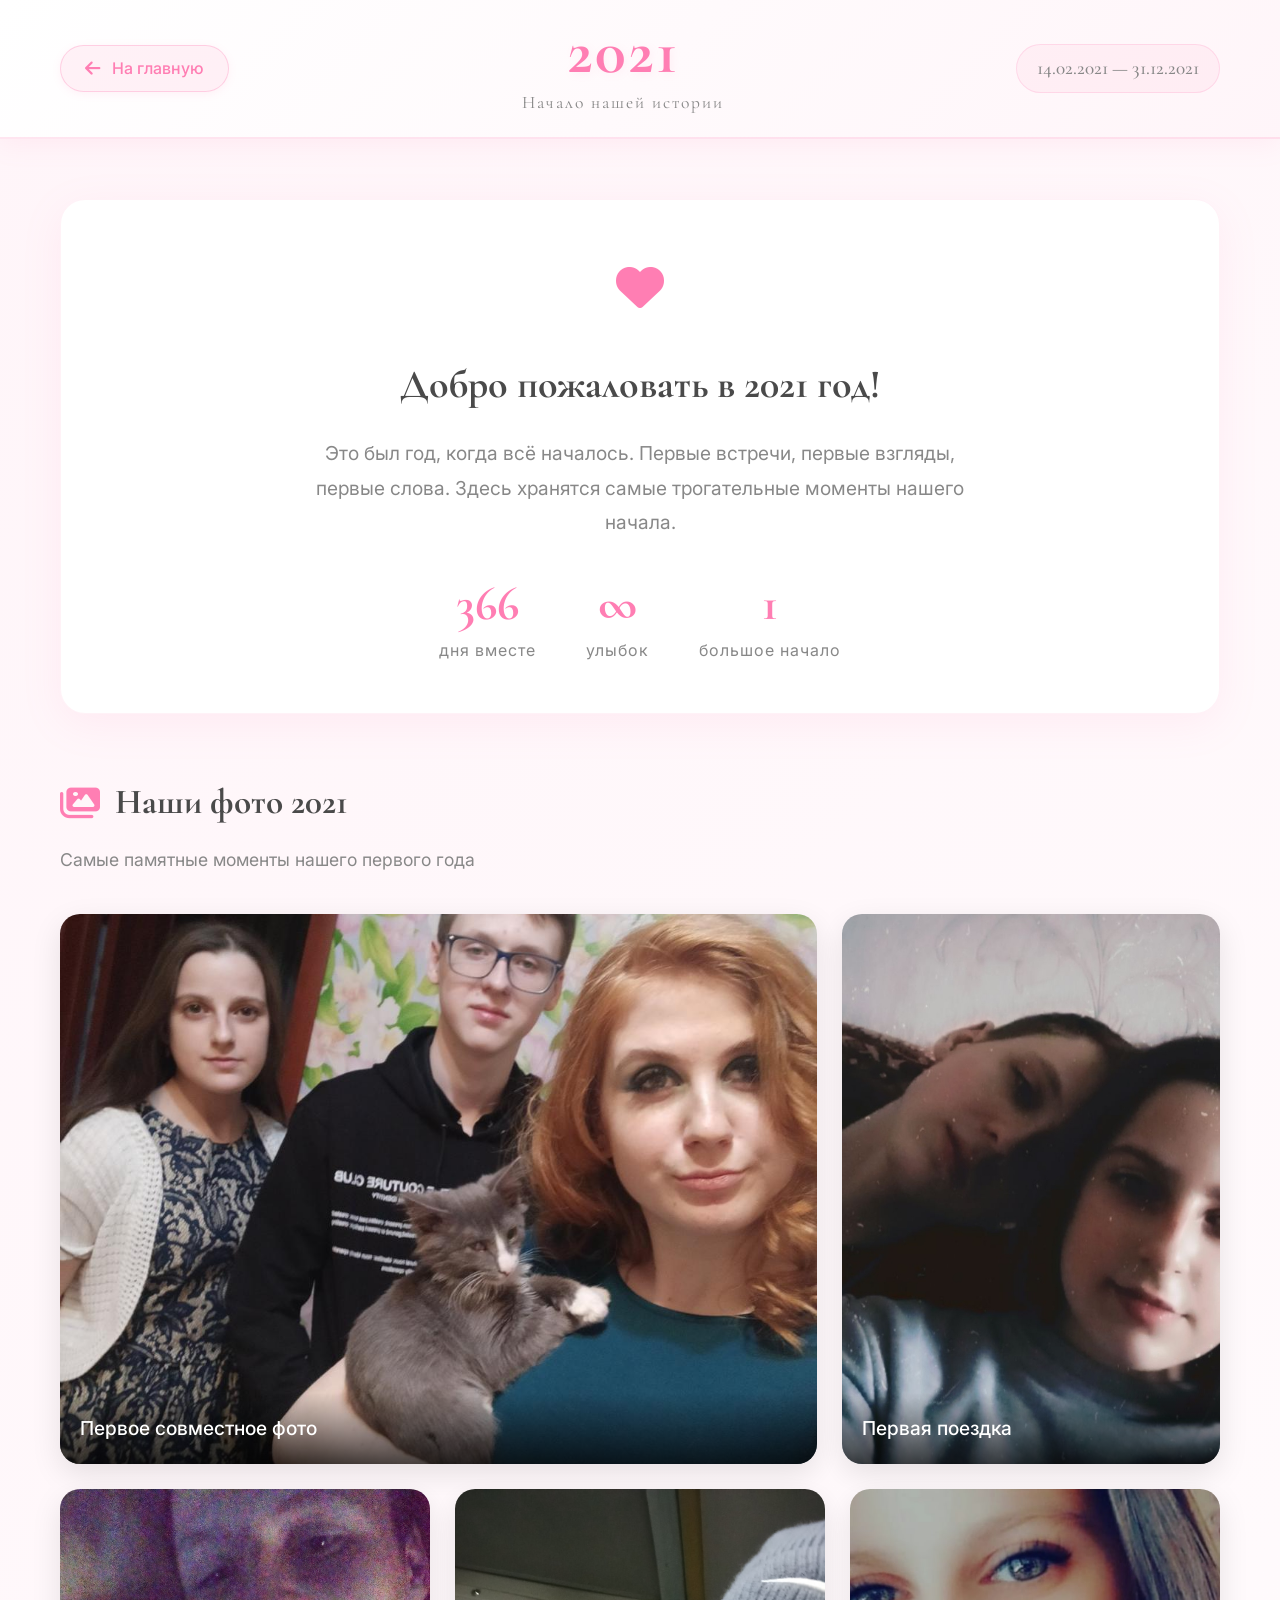
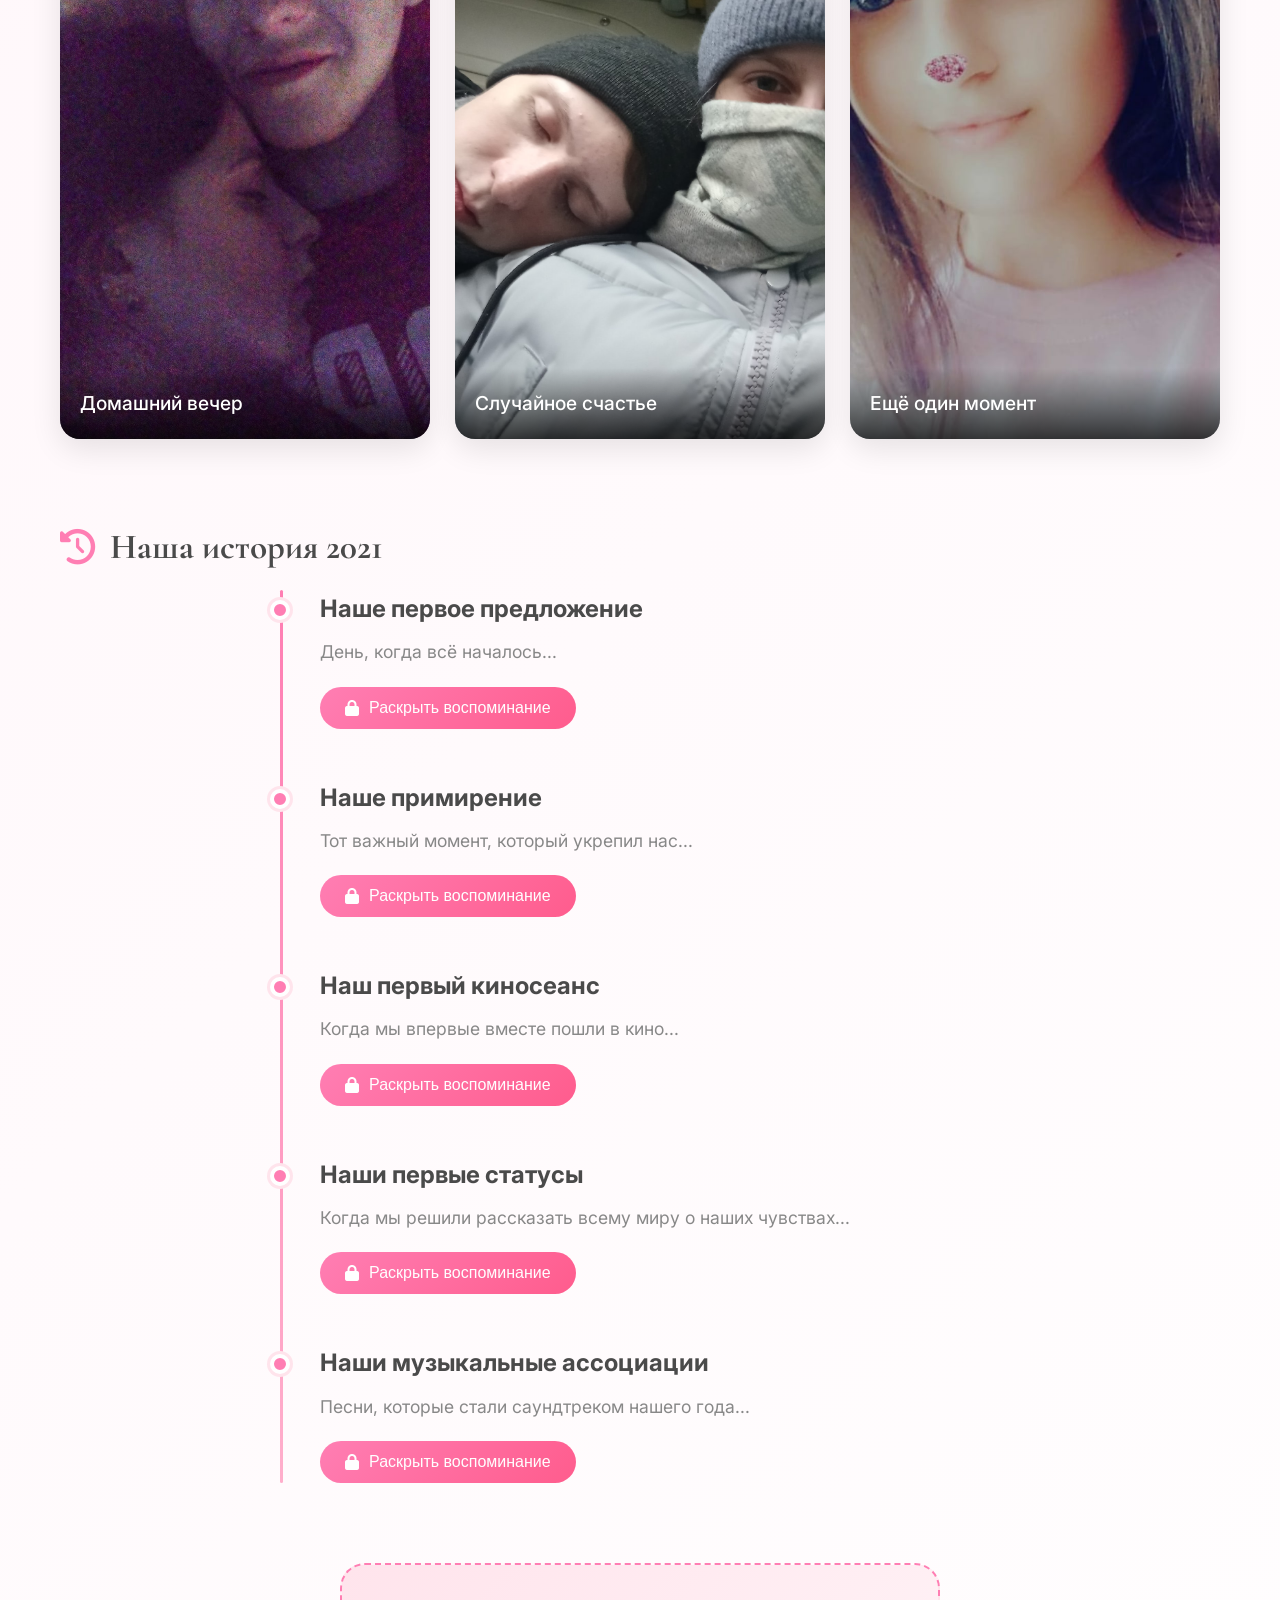
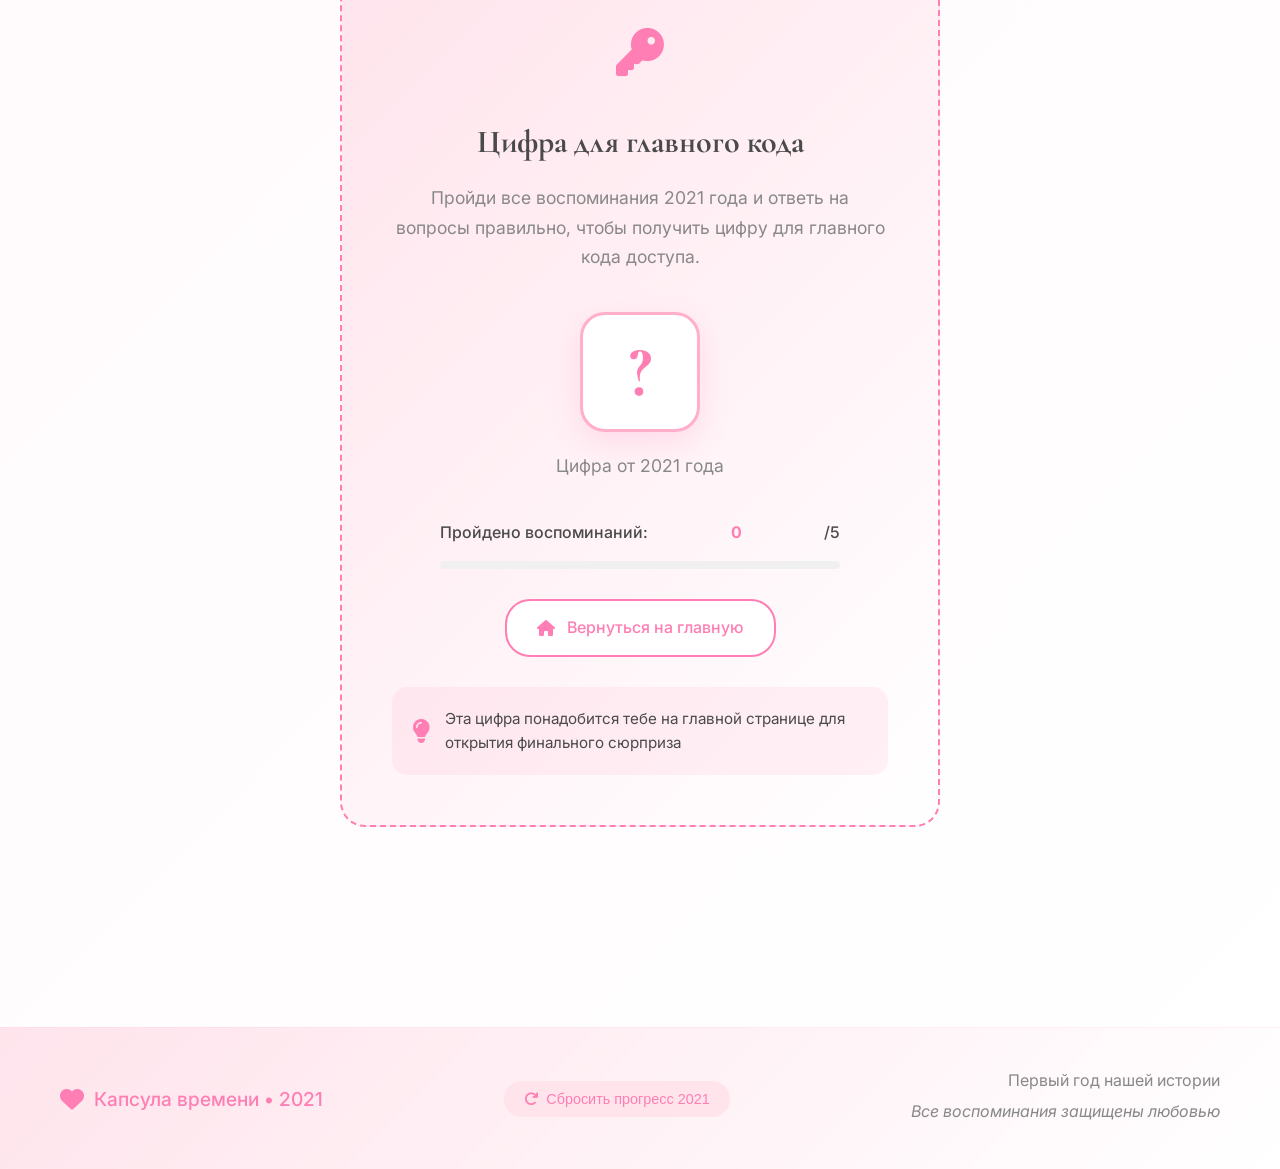
==== commit 91b204fb: "Update 2021.html" ====
--- a/pages/2021/2021.html
+++ b/pages/2021/2021.html
@@ -48,7 +48,7 @@
     <!-- Шапка на всю ширину -->
     <header class="year-header">
         <div class="header-content">
-            <a href="/main.html" class="back-button">
+            <a href="../../main.html" class="back-button">
                 <i class="fas fa-arrow-left"></i>
                 <span>На главную</span>
             </a>
@@ -352,7 +352,7 @@
                     </div>
                     
                     <div class="code-action">
-                        <a href="/main.html" class="code-home-btn">
+                        <a href="../../main.html" class="code-home-btn">
                             <i class="fas fa-home"></i>
                             Вернуться на главную
                         </a>
@@ -473,4 +473,4 @@
     });
 </script>
 </body>
-</html>+</html>
